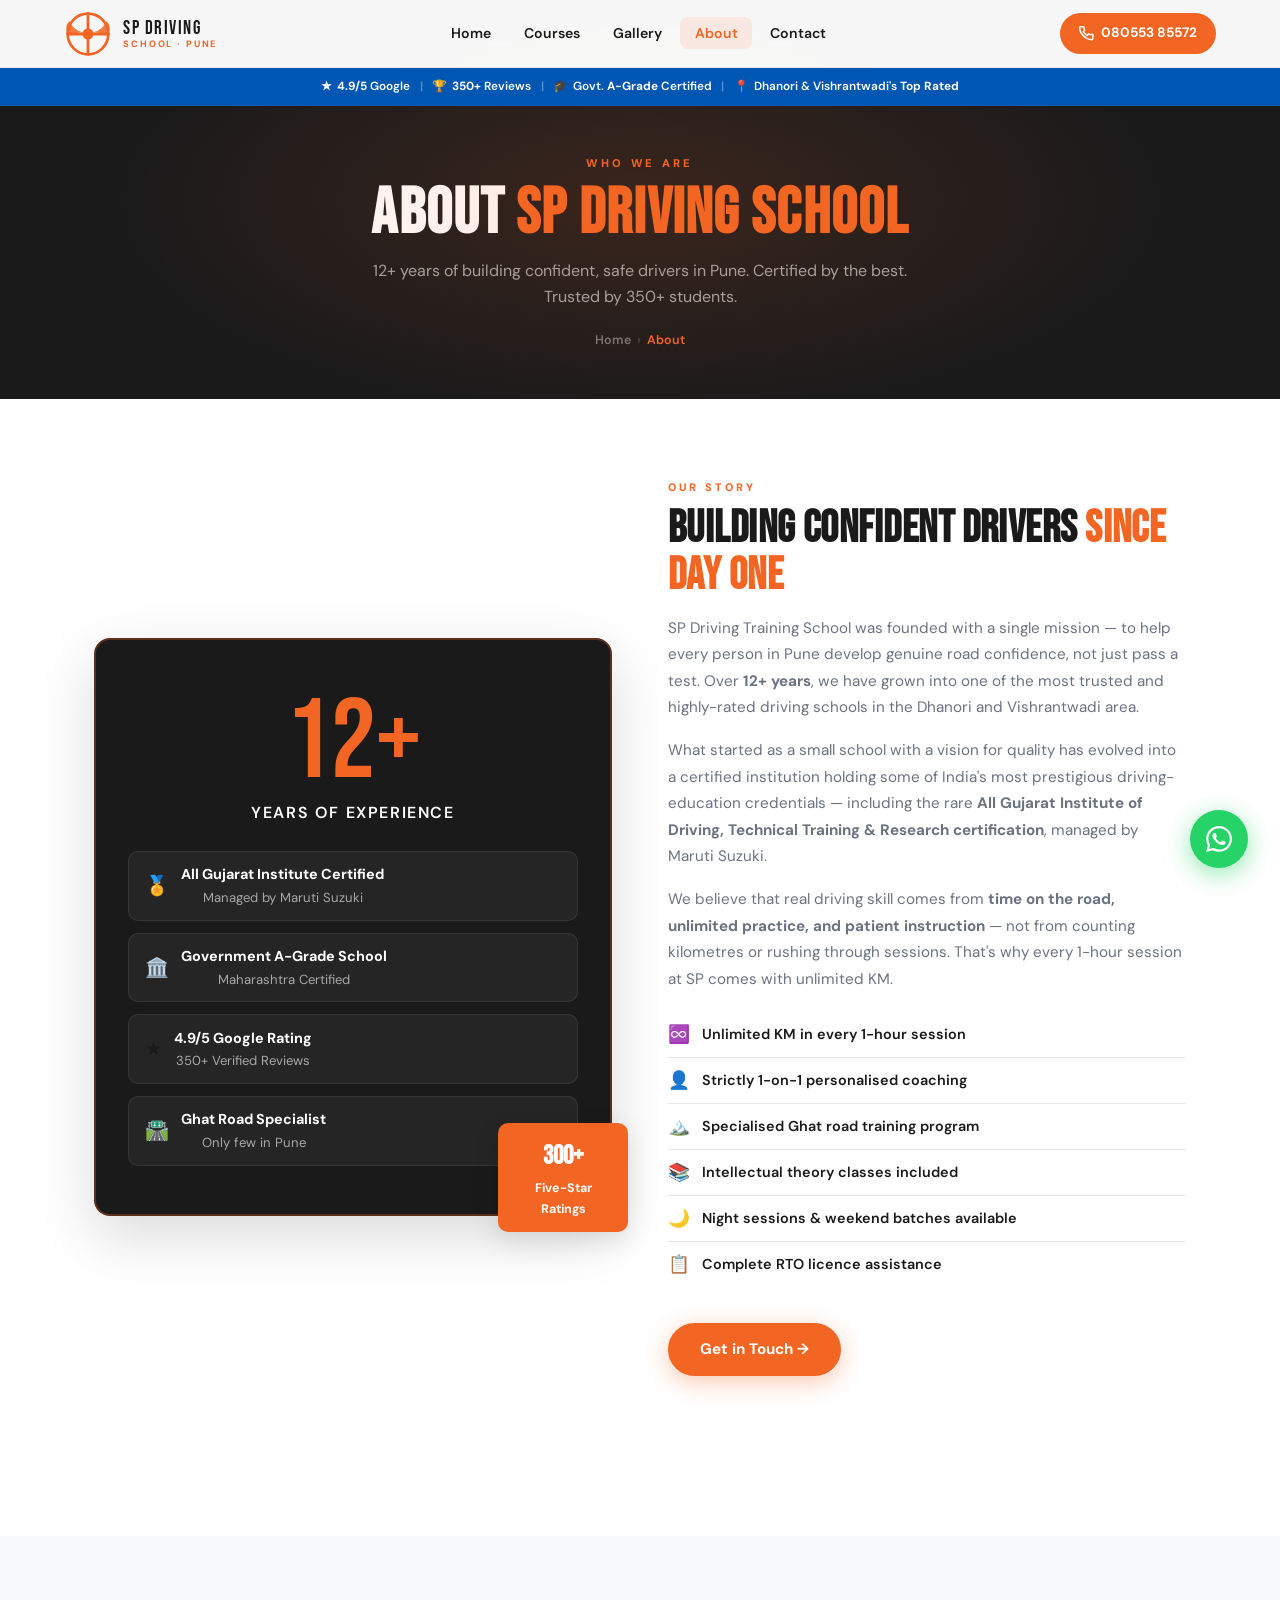
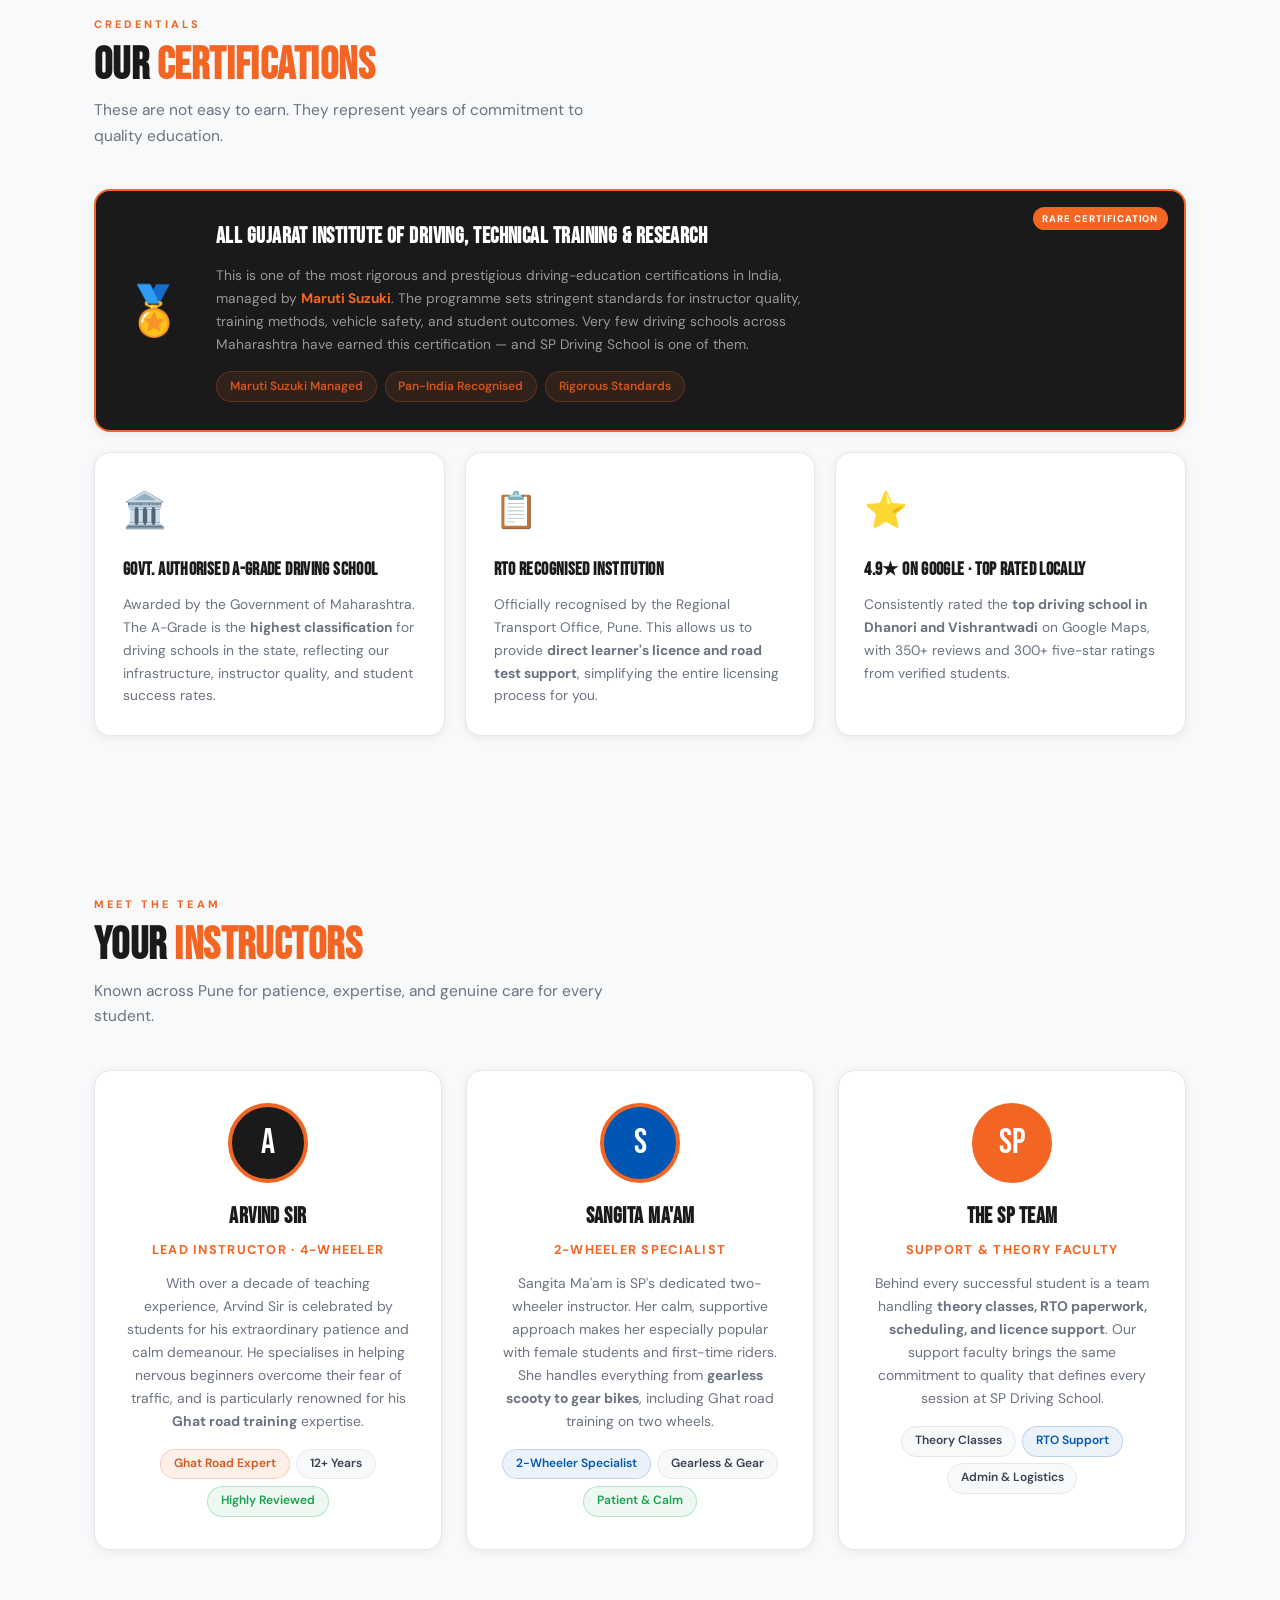
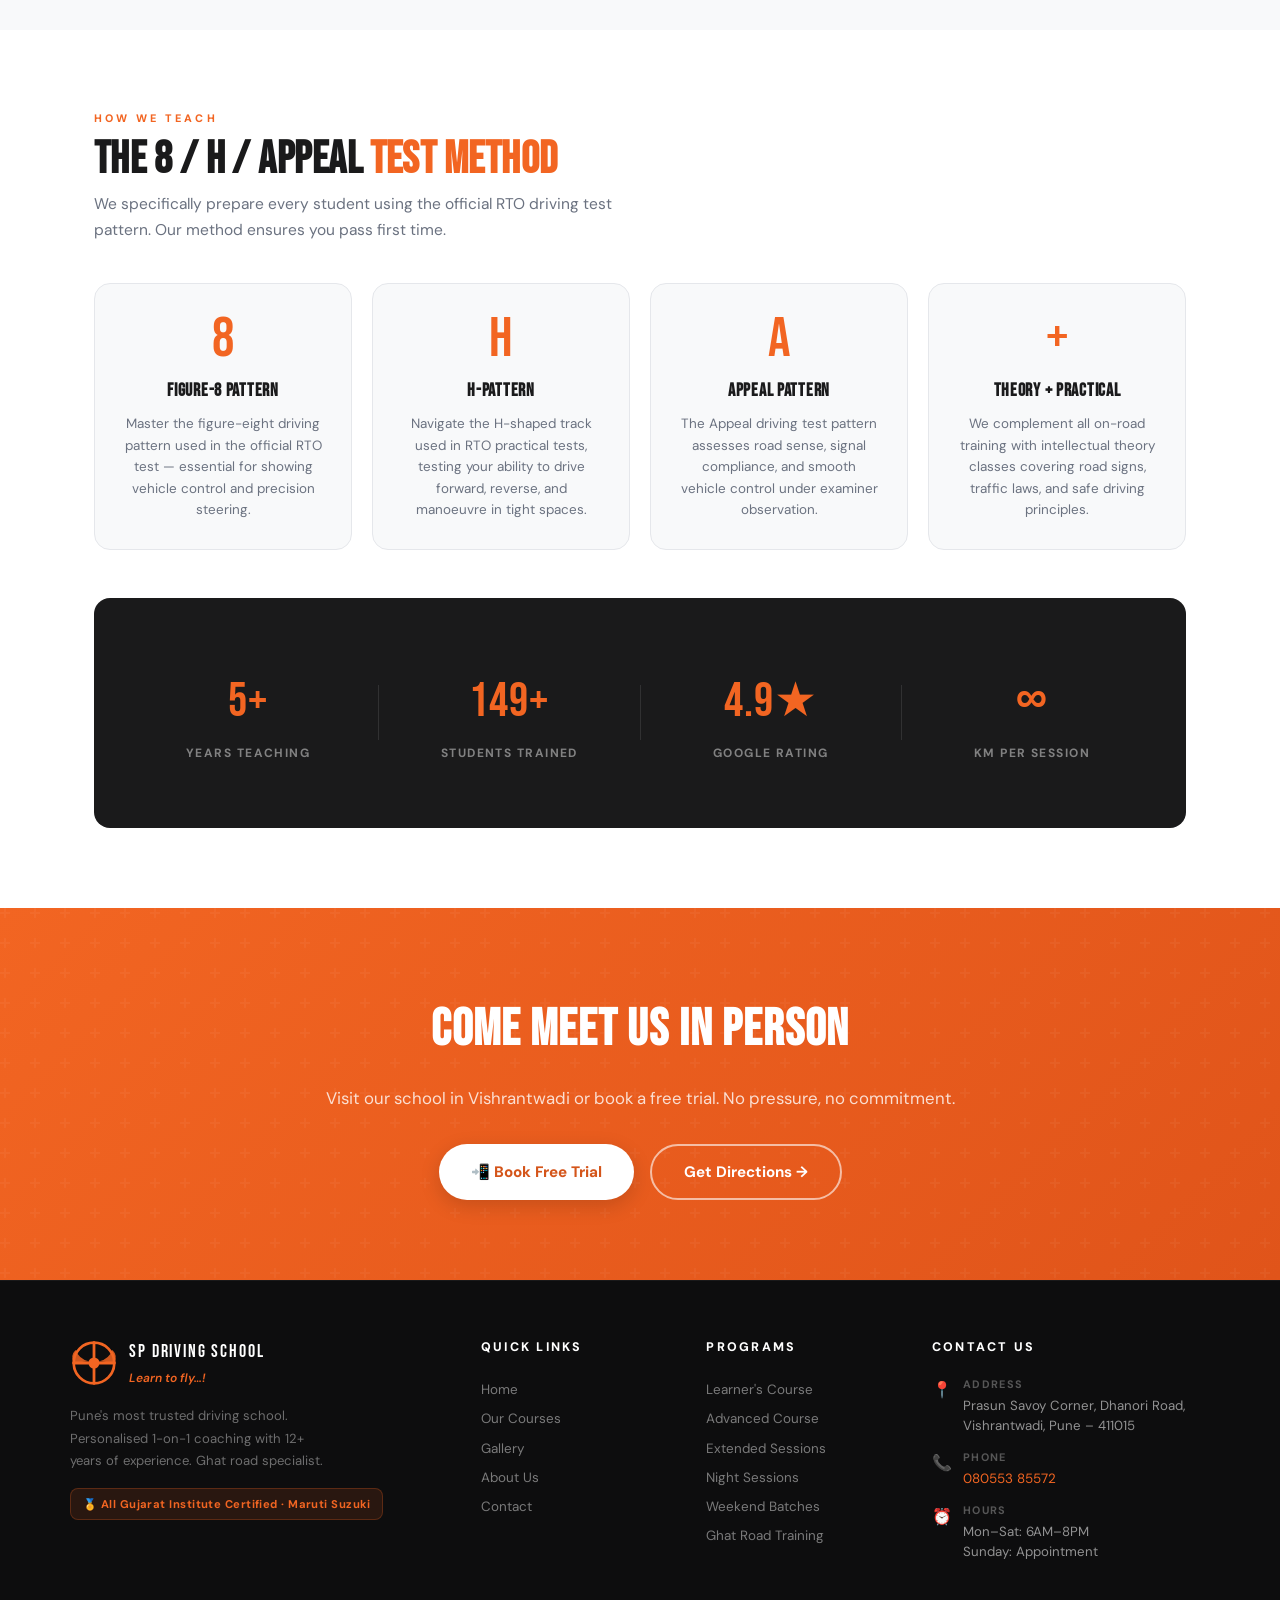
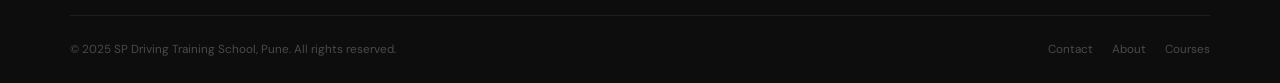
==== about.html @ 04b28613 "Add files via upload" ====
<!DOCTYPE html>
<html lang="en">
<head>
  <meta charset="UTF-8" />
  <meta name="viewport" content="width=device-width, initial-scale=1.0" />
  <title>About Us | SP Driving School Pune</title>
  <meta name="description" content="12+ years of experience. All Gujarat Institute certified by Maruti Suzuki. Govt. A-Grade driving school. Meet Arvind Sir and Sangita Ma'am." />
  <link rel="preconnect" href="https://fonts.googleapis.com" />
  <link href="https://fonts.googleapis.com/css2?family=Bebas+Neue&family=DM+Sans:wght@300;400;500;600;700&display=swap" rel="stylesheet" />
  <link rel="stylesheet" href="style.css" />
</head>
<body>

  <!-- ========== PAGE HERO ========== -->
  <div class="page-hero">
    <div class="page-hero-label">Who We Are</div>
    <h1>About <span class="orange">SP Driving School</span></h1>
    <p>12+ years of building confident, safe drivers in Pune. Certified by the best. Trusted by 350+ students.</p>
    <div class="breadcrumb">
      <a href="index.html">Home</a>
      <span class="sep">›</span>
      <span class="current">About</span>
    </div>
  </div>

  <!-- ========== ABOUT INTRO ========== -->
  <section class="about-page">
    <div class="container">
      <div class="about-intro">

        <div class="about-visual fade-in">
          <div class="about-visual-card">
            <span class="experience-big">12+</span>
            <div class="experience-label">YEARS OF EXPERIENCE</div>
            <div class="about-badges">
              <div class="about-badge-item">
                <span class="abi-icon">🏅</span>
                <div class="abi-text"><strong>All Gujarat Institute Certified</strong>Managed by Maruti Suzuki</div>
              </div>
              <div class="about-badge-item">
                <span class="abi-icon">🏛️</span>
                <div class="abi-text"><strong>Government A-Grade School</strong>Maharashtra Certified</div>
              </div>
              <div class="about-badge-item">
                <span class="abi-icon">★</span>
                <div class="abi-text"><strong>4.9/5 Google Rating</strong>350+ Verified Reviews</div>
              </div>
              <div class="about-badge-item">
                <span class="abi-icon">🛣️</span>
                <div class="abi-text"><strong>Ghat Road Specialist</strong>Only few in Pune</div>
              </div>
            </div>
          </div>
          <div class="about-float-badge">
            <span>300+</span>
            Five-Star Ratings
          </div>
        </div>

        <div class="about-content fade-in">
          <span class="section-label">OUR STORY</span>
          <h2 class="section-title">Building Confident Drivers <span class="orange">Since Day One</span></h2>
          <p>
            SP Driving Training School was founded with a single mission — to help every person in Pune develop genuine road confidence, not just pass a test. Over <strong>12+ years</strong>, we have grown into one of the most trusted and highly-rated driving schools in the Dhanori and Vishrantwadi area.
          </p>
          <p>
            What started as a small school with a vision for quality has evolved into a certified institution holding some of India's most prestigious driving-education credentials — including the rare <strong>All Gujarat Institute of Driving, Technical Training &amp; Research certification</strong>, managed by Maruti Suzuki.
          </p>
          <p>
            We believe that real driving skill comes from <strong>time on the road, unlimited practice, and patient instruction</strong> — not from counting kilometres or rushing through sessions. That's why every 1-hour session at SP comes with unlimited KM.
          </p>
          <ul class="about-highlights">
            <li><span>♾️</span> Unlimited KM in every 1-hour session</li>
            <li><span>👤</span> Strictly 1-on-1 personalised coaching</li>
            <li><span>🏔️</span> Specialised Ghat road training program</li>
            <li><span>📚</span> Intellectual theory classes included</li>
            <li><span>🌙</span> Night sessions &amp; weekend batches available</li>
            <li><span>📋</span> Complete RTO licence assistance</li>
          </ul>
          <a href="contact.html" class="btn-primary" style="margin-top:1rem;">Get in Touch →</a>
        </div>

      </div>
    </div>
  </section>

  <!-- ========== CERTIFICATION DEEP DIVE ========== -->
  <section class="certifications" id="certifications">
    <div class="container">
      <span class="section-label fade-in">CREDENTIALS</span>
      <h2 class="section-title fade-in">Our <span class="orange">Certifications</span></h2>
      <p class="section-sub fade-in">These are not easy to earn. They represent years of commitment to quality education.</p>
      <div class="cert-grid">

        <div class="cert-card featured-cert fade-in" style="grid-column:1/-1;display:flex;gap:2rem;align-items:center;flex-wrap:wrap;">
          <div class="cert-ribbon">RARE CERTIFICATION</div>
          <div style="flex-shrink:0;font-size:3rem;">🏅</div>
          <div>
            <h3 style="font-size:1.4rem;margin-bottom:.5rem;">All Gujarat Institute of Driving, Technical Training &amp; Research</h3>
            <p style="max-width:600px;">This is one of the most rigorous and prestigious driving-education certifications in India, managed by <strong style="color:var(--orange)">Maruti Suzuki</strong>. The programme sets stringent standards for instructor quality, training methods, vehicle safety, and student outcomes. Very few driving schools across Maharashtra have earned this certification — and SP Driving School is one of them.</p>
            <div style="display:flex;gap:.5rem;flex-wrap:wrap;margin-top:1rem;">
              <span class="chip chip-orange">Maruti Suzuki Managed</span>
              <span class="chip chip-orange">Pan-India Recognised</span>
              <span class="chip chip-orange">Rigorous Standards</span>
            </div>
          </div>
        </div>

        <div class="cert-card fade-in">
          <div class="cert-icon">🏛️</div>
          <h3>Govt. Authorised A-Grade Driving School</h3>
          <p>Awarded by the Government of Maharashtra. The A-Grade is the <strong>highest classification</strong> for driving schools in the state, reflecting our infrastructure, instructor quality, and student success rates.</p>
        </div>

        <div class="cert-card fade-in">
          <div class="cert-icon">📋</div>
          <h3>RTO Recognised Institution</h3>
          <p>Officially recognised by the Regional Transport Office, Pune. This allows us to provide <strong>direct learner's licence and road test support</strong>, simplifying the entire licensing process for you.</p>
        </div>

        <div class="cert-card fade-in">
          <div class="cert-icon">⭐</div>
          <h3>4.9★ on Google · Top Rated Locally</h3>
          <p>Consistently rated the <strong>top driving school in Dhanori and Vishrantwadi</strong> on Google Maps, with 350+ reviews and 300+ five-star ratings from verified students.</p>
        </div>

      </div>
    </div>
  </section>

  <!-- ========== INSTRUCTORS ========== -->
  <section class="instructors-section">
    <div class="container">
      <span class="section-label fade-in">MEET THE TEAM</span>
      <h2 class="section-title fade-in">Your <span class="orange">Instructors</span></h2>
      <p class="section-sub fade-in">Known across Pune for patience, expertise, and genuine care for every student.</p>
      <div class="instructors-grid">

        <div class="instructor-card fade-in">
          <div class="instructor-avatar" style="background:var(--black)">A</div>
          <h3>Arvind Sir</h3>
          <div class="role">Lead Instructor · 4-Wheeler</div>
          <p>With over a decade of teaching experience, Arvind Sir is celebrated by students for his extraordinary patience and calm demeanour. He specialises in helping nervous beginners overcome their fear of traffic, and is particularly renowned for his <strong>Ghat road training</strong> expertise.</p>
          <div class="instructor-chips">
            <span class="chip chip-orange">Ghat Road Expert</span>
            <span class="chip">12+ Years</span>
            <span class="chip chip-green">Highly Reviewed</span>
          </div>
        </div>

        <div class="instructor-card fade-in">
          <div class="instructor-avatar" style="background:var(--blue)">S</div>
          <h3>Sangita Ma'am</h3>
          <div class="role">2-Wheeler Specialist</div>
          <p>Sangita Ma'am is SP's dedicated two-wheeler instructor. Her calm, supportive approach makes her especially popular with female students and first-time riders. She handles everything from <strong>gearless scooty to gear bikes</strong>, including Ghat road training on two wheels.</p>
          <div class="instructor-chips">
            <span class="chip chip-blue">2-Wheeler Specialist</span>
            <span class="chip">Gearless &amp; Gear</span>
            <span class="chip chip-green">Patient &amp; Calm</span>
          </div>
        </div>

        <div class="instructor-card fade-in">
          <div class="instructor-avatar" style="background:var(--orange)">SP</div>
          <h3>The SP Team</h3>
          <div class="role">Support &amp; Theory Faculty</div>
          <p>Behind every successful student is a team handling <strong>theory classes, RTO paperwork, scheduling, and licence support</strong>. Our support faculty brings the same commitment to quality that defines every session at SP Driving School.</p>
          <div class="instructor-chips">
            <span class="chip">Theory Classes</span>
            <span class="chip chip-blue">RTO Support</span>
            <span class="chip">Admin &amp; Logistics</span>
          </div>
        </div>

      </div>
    </div>
  </section>

  <!-- ========== TEACHING METHOD ========== -->
  <section class="method-section">
    <div class="container">
      <span class="section-label fade-in">HOW WE TEACH</span>
      <h2 class="section-title fade-in">The 8 / H / Appeal <span class="orange">Test Method</span></h2>
      <p class="section-sub fade-in">We specifically prepare every student using the official RTO driving test pattern. Our method ensures you pass first time.</p>
      <div class="method-grid">
        <div class="method-card fade-in">
          <div class="method-letter">8</div>
          <h3>Figure-8 Pattern</h3>
          <p>Master the figure-eight driving pattern used in the official RTO test — essential for showing vehicle control and precision steering.</p>
        </div>
        <div class="method-card fade-in">
          <div class="method-letter">H</div>
          <h3>H-Pattern</h3>
          <p>Navigate the H-shaped track used in RTO practical tests, testing your ability to drive forward, reverse, and manoeuvre in tight spaces.</p>
        </div>
        <div class="method-card fade-in">
          <div class="method-letter">A</div>
          <h3>Appeal Pattern</h3>
          <p>The Appeal driving test pattern assesses road sense, signal compliance, and smooth vehicle control under examiner observation.</p>
        </div>
        <div class="method-card fade-in">
          <div class="method-letter">+</div>
          <h3>Theory + Practical</h3>
          <p>We complement all on-road training with intellectual theory classes covering road signs, traffic laws, and safe driving principles.</p>
        </div>
      </div>

      <!-- Stats row -->
      <div class="stats-strip" style="border-radius:var(--radius);margin-top:3rem;overflow:hidden;">
        <div class="stats-inner">
          <div class="stat-block fade-in">
            <div class="stat-big">12+</div>
            <div class="stat-desc">Years Teaching</div>
          </div>
          <div class="stat-divider"></div>
          <div class="stat-block fade-in">
            <div class="stat-big">350+</div>
            <div class="stat-desc">Students Trained</div>
          </div>
          <div class="stat-divider"></div>
          <div class="stat-block fade-in">
            <div class="stat-big">4.9★</div>
            <div class="stat-desc">Google Rating</div>
          </div>
          <div class="stat-divider"></div>
          <div class="stat-block fade-in">
            <div class="stat-big">∞</div>
            <div class="stat-desc">KM Per Session</div>
          </div>
        </div>
      </div>
    </div>
  </section>

  <!-- ========== CTA ========== -->
  <section class="cta-band">
    <h2>Come Meet Us in Person</h2>
    <p>Visit our school in Vishrantwadi or book a free trial. No pressure, no commitment.</p>
    <div class="cta-buttons">
      <a href="https://wa.me/918055385572?text=Hi!%20I%20want%20to%20book%20a%20free%20trial%20lesson." class="btn-white" target="_blank">📲 Book Free Trial</a>
      <a href="contact.html" class="btn-white-outline">Get Directions →</a>
    </div>
  </section>

  <script src="components.js"></script>
</body>
</html>
---- style.css ----
/* =============================================
   SP DRIVING SCHOOL V2 — Global CSS
   style.css
   ============================================= */

/* ---------- RESET & ROOT ---------- */
*, *::before, *::after { box-sizing: border-box; margin: 0; padding: 0; }

:root {
  --orange:     #F26522;
  --orange-dk:  #D4551A;
  --orange-lt:  rgba(242,101,34,.1);
  --black:      #1A1A1B;
  --blue:       #0056b3;
  --blue-lt:    rgba(0,86,179,.08);
  --white:      #FFFFFF;
  --off-white:  #F8F9FA;
  --grey:       #6B7280;
  --grey-lt:    #9CA3AF;
  --light:      #E5E7EB;
  --green:      #16A34A;
  --font-head:  'Bebas Neue', sans-serif;
  --font-body:  'DM Sans', sans-serif;
  --radius:     16px;
  --radius-sm:  10px;
  --shadow-sm:  0 2px 8px rgba(0,0,0,.07);
  --shadow-md:  0 8px 28px rgba(0,0,0,.11);
  --shadow-lg:  0 20px 60px rgba(0,0,0,.15);
  --trans:      all .3s cubic-bezier(.4,0,.2,1);
  --nav-h:      68px;
  --bar-h:      38px;
}

html { scroll-behavior: smooth; }
body {
  font-family: var(--font-body);
  color: var(--black);
  background: var(--white);
  line-height: 1.65;
  overflow-x: hidden;
}

.orange { color: var(--orange); }
.blue   { color: var(--blue);   }
.container { max-width: 1140px; margin: 0 auto; padding: 0 1.5rem; }

/* ---------- SCROLL ANIMATIONS ---------- */
.fade-in {
  opacity: 0; transform: translateY(28px);
  transition: opacity .6s ease, transform .6s ease;
}
.fade-in.visible { opacity: 1; transform: none; }

/* ---------- NAVIGATION ---------- */
.navbar {
  position: fixed; top: 0; left: 0; right: 0;
  z-index: 900;
  background: rgba(255,255,255,.97);
  backdrop-filter: blur(14px);
  border-bottom: 1px solid rgba(0,0,0,.07);
  transition: var(--trans);
  height: var(--nav-h);
}
.navbar.scrolled { box-shadow: var(--shadow-md); }

.nav-inner {
  max-width: 1200px; margin: 0 auto;
  padding: 0 1.5rem;
  height: 100%;
  display: flex; align-items: center;
  justify-content: space-between;
  gap: 1rem;
}

.logo-wrap {
  display: flex; align-items: center; gap: .7rem;
  text-decoration: none; color: inherit; flex-shrink: 0;
}
.logo-text { display: flex; flex-direction: column; line-height: 1.1; }
.logo-main {
  font-family: var(--font-head); font-size: 1.2rem;
  letter-spacing: .08em; color: var(--black);
}
.logo-sub {
  font-size: .58rem; font-weight: 700;
  letter-spacing: .2em; color: var(--orange);
  text-transform: uppercase;
}

/* Desktop nav links */
.nav-links {
  display: flex; align-items: center; gap: .25rem;
  list-style: none;
}
.nav-links a {
  text-decoration: none; color: var(--black);
  font-size: .88rem; font-weight: 600;
  padding: .45rem .9rem; border-radius: 8px;
  transition: var(--trans);
  white-space: nowrap;
}
.nav-links a:hover,
.nav-links a.active { color: var(--orange); background: var(--orange-lt); }

.nav-right { display: flex; align-items: center; gap: .75rem; flex-shrink: 0; }
.nav-cta {
  display: flex; align-items: center; gap: .4rem;
  background: var(--orange); color: white;
  text-decoration: none; font-weight: 700;
  font-size: .85rem;
  padding: .55rem 1.2rem; border-radius: 50px;
  transition: var(--trans);
  white-space: nowrap;
}
.nav-cta:hover { background: var(--orange-dk); transform: translateY(-1px); box-shadow: 0 6px 20px rgba(242,101,34,.4); }

/* Hamburger */
.hamburger {
  display: none; flex-direction: column; gap: 5px;
  cursor: pointer; padding: .4rem;
  background: none; border: none;
}
.hamburger span {
  display: block; width: 24px; height: 2px;
  background: var(--black); border-radius: 2px;
  transition: var(--trans);
}
.hamburger.open span:nth-child(1) { transform: rotate(45deg) translate(5px,5px); }
.hamburger.open span:nth-child(2) { opacity: 0; }
.hamburger.open span:nth-child(3) { transform: rotate(-45deg) translate(5px,-5px); }

/* Mobile drawer */
.mobile-nav {
  display: none;
  position: fixed; top: var(--nav-h); left: 0; right: 0;
  background: white; z-index: 850;
  padding: 1rem 1.5rem 1.5rem;
  box-shadow: var(--shadow-lg);
  border-top: 1px solid var(--light);
  flex-direction: column; gap: .4rem;
}
.mobile-nav.open { display: flex; }
.mobile-nav a {
  text-decoration: none; color: var(--black);
  font-weight: 600; font-size: 1rem;
  padding: .7rem 1rem; border-radius: 10px;
  transition: var(--trans);
}
.mobile-nav a:hover,
.mobile-nav a.active { color: var(--orange); background: var(--orange-lt); }
.mobile-nav .m-cta {
  background: var(--orange); color: white !important;
  text-align: center; margin-top: .5rem;
}

/* ---------- TRUST BAR ---------- */
.trust-bar {
  position: fixed; top: var(--nav-h); left: 0; right: 0;
  z-index: 800; background: var(--blue);
  color: white; font-size: .74rem; font-weight: 600;
  padding: .4rem 1rem; text-align: center;
  height: var(--bar-h);
}
.trust-inner {
  max-width: 1140px; margin: 0 auto;
  display: flex; align-items: center;
  gap: .6rem; flex-wrap: wrap;
  justify-content: center;
}
.trust-item { display: flex; align-items: center; gap: .3rem; }
.trust-sep { opacity: .35; }

/* ---------- PAGE HERO BANNER (inner pages) ---------- */
.page-hero {
  background: var(--black);
  padding: calc(var(--nav-h) + var(--bar-h) + 3rem) 1.5rem 3rem;
  text-align: center;
  position: relative; overflow: hidden;
}
.page-hero::before {
  content: '';
  position: absolute; inset: 0;
  background: radial-gradient(ellipse 60% 80% at 50% 50%, rgba(242,101,34,.15) 0%, transparent 70%);
  pointer-events: none;
}
.page-hero-label {
  font-size: .7rem; font-weight: 800;
  letter-spacing: .3em; color: var(--orange);
  text-transform: uppercase; margin-bottom: .6rem;
}
.page-hero h1 {
  font-family: var(--font-head);
  font-size: clamp(2.5rem, 5vw, 4rem);
  color: white; letter-spacing: .02em; line-height: 1;
  margin-bottom: .75rem;
}
.page-hero p {
  color: rgba(255,255,255,.6); font-size: 1rem;
  max-width: 560px; margin: 0 auto;
}
.breadcrumb {
  display: flex; align-items: center; gap: .4rem;
  justify-content: center; margin-top: 1.2rem;
}
.breadcrumb a, .breadcrumb span {
  font-size: .78rem; font-weight: 600;
  color: rgba(255,255,255,.4); text-decoration: none;
}
.breadcrumb a:hover { color: var(--orange); }
.breadcrumb .sep { color: rgba(255,255,255,.2); }
.breadcrumb .current { color: var(--orange); }

/* ---------- BUTTONS ---------- */
.btn-primary {
  display: inline-flex; align-items: center; gap: .4rem;
  background: var(--orange); color: white;
  text-decoration: none; font-weight: 700; font-size: .95rem;
  padding: .85rem 2rem; border-radius: 50px;
  transition: var(--trans);
  box-shadow: 0 6px 24px rgba(242,101,34,.35);
  border: none; cursor: pointer;
}
.btn-primary:hover { background: var(--orange-dk); transform: translateY(-2px); box-shadow: 0 10px 30px rgba(242,101,34,.5); }

.btn-secondary {
  display: inline-flex; align-items: center; gap: .4rem;
  background: transparent; color: var(--black);
  text-decoration: none; font-weight: 700; font-size: .95rem;
  padding: .85rem 2rem; border-radius: 50px;
  border: 2px solid var(--black); transition: var(--trans);
}
.btn-secondary:hover { background: var(--black); color: white; transform: translateY(-2px); }

.btn-outline-orange {
  display: inline-flex; align-items: center; gap: .4rem;
  background: transparent; color: var(--orange);
  text-decoration: none; font-weight: 700; font-size: .9rem;
  padding: .75rem 1.75rem; border-radius: 50px;
  border: 2px solid var(--orange); transition: var(--trans);
}
.btn-outline-orange:hover { background: var(--orange); color: white; transform: translateY(-2px); }

/* ---------- SECTION HEADERS ---------- */
.section-label {
  font-size: .68rem; font-weight: 800;
  letter-spacing: .28em; color: var(--orange);
  text-transform: uppercase; margin-bottom: .5rem;
  display: block;
}
.section-title {
  font-family: var(--font-head);
  font-size: clamp(1.9rem, 4vw, 2.8rem);
  line-height: 1.05; letter-spacing: .01em;
  margin-bottom: .6rem;
}
.section-sub {
  font-size: .97rem; color: var(--grey);
  max-width: 540px; margin-bottom: 2.5rem;
}

/* ---------- STATS STRIP ---------- */
.stats-strip {
  background: var(--black);
  padding: 3rem 1.5rem;
}
.stats-inner {
  max-width: 1140px; margin: 0 auto;
  display: flex; align-items: center;
  justify-content: center; flex-wrap: wrap;
}
.stat-block {
  text-align: center; padding: 1rem 2.5rem;
  flex: 1; min-width: 140px;
}
.stat-big {
  font-family: var(--font-head);
  font-size: clamp(2rem, 4vw, 3rem);
  color: var(--orange); letter-spacing: .02em;
}
.stat-desc {
  font-size: .75rem; font-weight: 700;
  color: rgba(255,255,255,.45);
  text-transform: uppercase; letter-spacing: .12em; margin-top: .2rem;
}
.stat-divider { width: 1px; height: 55px; background: rgba(255,255,255,.1); }

/* ---------- CARD STYLES ---------- */
.card {
  background: var(--white);
  border-radius: var(--radius);
  padding: 1.75rem;
  border: 1px solid var(--light);
  box-shadow: var(--shadow-sm);
  transition: var(--trans);
}
.card:hover { transform: translateY(-4px); box-shadow: var(--shadow-md); }

/* ---------- CHIP ---------- */
.chip {
  background: var(--off-white);
  border: 1px solid var(--light);
  font-size: .75rem; font-weight: 600;
  padding: .28rem .8rem; border-radius: 50px; color: #374151;
}
.chip-orange {
  background: var(--orange-lt); border-color: rgba(242,101,34,.25);
  color: var(--orange-dk);
}
.chip-blue {
  background: var(--blue-lt); border-color: rgba(0,86,179,.2);
  color: var(--blue);
}
.chip-green {
  background: rgba(22,163,74,.08); border-color: rgba(22,163,74,.25);
  color: var(--green);
}

/* ---------- REVIEW CARD ---------- */
.review-card {
  background: white; border-radius: var(--radius);
  padding: 1.6rem; box-shadow: var(--shadow-sm);
  border: 1px solid var(--light); transition: var(--trans);
  position: relative;
}
.review-card:hover { transform: translateY(-3px); box-shadow: var(--shadow-md); }
.review-card.featured { border-color: var(--orange); border-width: 2px; }
.review-header { display: flex; align-items: center; gap: .7rem; margin-bottom: .9rem; }
.reviewer-avatar {
  width: 42px; height: 42px; border-radius: 50%;
  color: white; font-weight: 800; font-size: 1rem;
  display: flex; align-items: center; justify-content: center; flex-shrink: 0;
}
.reviewer-name { font-weight: 700; font-size: .93rem; }
.review-stars { color: #F59E0B; font-size: .8rem; letter-spacing: .08em; }
.google-badge {
  margin-left: auto; width: 26px; height: 26px; border-radius: 50%;
  background: #4285F4; color: white; font-weight: 800; font-size: .75rem;
  display: flex; align-items: center; justify-content: center; flex-shrink: 0;
}
.review-text { font-size: .86rem; color: #374151; line-height: 1.7; margin-bottom: .6rem; }
.review-text strong { color: var(--orange); }
.review-date { font-size: .7rem; color: var(--grey-lt); font-weight: 500; }

/* ---------- FAQ ---------- */
.faq-item {
  border-bottom: 1px solid var(--light);
  cursor: pointer; user-select: none;
}
.faq-q {
  display: flex; justify-content: space-between; align-items: center;
  padding: 1.1rem 0; font-weight: 600; font-size: .95rem;
  transition: color .2s;
}
.faq-item:hover .faq-q { color: var(--orange); }
.faq-arrow {
  font-size: 1.4rem; font-weight: 300;
  color: var(--orange); transition: transform .3s; flex-shrink: 0;
}
.faq-item.open .faq-arrow { transform: rotate(45deg); }
.faq-a {
  font-size: .88rem; color: var(--grey); line-height: 1.7;
  max-height: 0; overflow: hidden;
  transition: max-height .4s ease, padding .3s;
}
.faq-item.open .faq-a { max-height: 300px; padding-bottom: 1rem; }

/* ---------- FOOTER ---------- */
.footer {
  background: #0d0d0e;
  padding: 3.5rem 1.5rem 1.5rem;
  border-top: 1px solid rgba(255,255,255,.05);
}
.footer-grid {
  max-width: 1140px; margin: 0 auto;
  display: grid;
  grid-template-columns: 2fr 1fr 1fr 1.5fr;
  gap: 2.5rem;
  padding-bottom: 2.5rem;
  border-bottom: 1px solid rgba(255,255,255,.07);
  margin-bottom: 1.5rem;
}
.footer-brand-col .footer-name {
  font-family: var(--font-head); font-size: 1.15rem;
  color: white; letter-spacing: .1em;
}
.footer-brand-col .footer-tagline {
  font-size: .75rem; color: var(--orange);
  font-weight: 600; font-style: italic; margin-top: .1rem;
}
.footer-brand-col p {
  color: rgba(255,255,255,.4); font-size: .82rem;
  line-height: 1.7; margin-top: 1rem; max-width: 260px;
}
.footer-cert {
  display: inline-flex; align-items: center; gap: .4rem;
  background: rgba(242,101,34,.12); border: 1px solid rgba(242,101,34,.25);
  color: var(--orange); font-size: .7rem; font-weight: 700;
  padding: .35rem .75rem; border-radius: 8px; margin-top: 1rem;
  letter-spacing: .04em;
}
.footer-col h4 {
  color: white; font-size: .78rem; font-weight: 800;
  letter-spacing: .18em; text-transform: uppercase;
  margin-bottom: 1.1rem;
}
.footer-col a {
  display: block; color: rgba(255,255,255,.45);
  text-decoration: none; font-size: .84rem;
  padding: .22rem 0; transition: color .2s;
}
.footer-col a:hover { color: var(--orange); }
.footer-contact-item {
  display: flex; gap: .7rem; margin-bottom: .8rem;
}
.footer-contact-item .icon { font-size: 1rem; flex-shrink: 0; margin-top: .1rem; }
.footer-contact-item .label {
  font-size: .68rem; font-weight: 700;
  letter-spacing: .12em; text-transform: uppercase;
  color: rgba(255,255,255,.3); margin-bottom: .15rem;
}
.footer-contact-item .val {
  font-size: .83rem; color: rgba(255,255,255,.55); line-height: 1.5;
}
.footer-contact-item a { color: var(--orange) !important; display: inline; }
.footer-bottom {
  max-width: 1140px; margin: 0 auto;
  display: flex; align-items: center; justify-content: space-between;
  flex-wrap: wrap; gap: 1rem;
}
.footer-bottom p { font-size: .73rem; color: rgba(255,255,255,.25); }
.footer-bottom-links { display: flex; gap: 1.2rem; }
.footer-bottom-links a {
  font-size: .73rem; color: rgba(255,255,255,.25);
  text-decoration: none; transition: color .2s;
}
.footer-bottom-links a:hover { color: var(--orange); }

/* ---------- FIXED MOBILE CTA BAR ---------- */
.mobile-cta-bar {
  position: fixed; bottom: 0; left: 0; right: 0;
  z-index: 950; display: none;
  background: white; border-top: 1px solid var(--light);
  box-shadow: 0 -4px 20px rgba(0,0,0,.12);
}
.mobile-cta-call, .mobile-cta-whatsapp {
  flex: 1; display: flex; align-items: center; justify-content: center;
  gap: .5rem; padding: 1rem .5rem;
  font-weight: 700; font-size: .88rem; text-decoration: none;
  transition: var(--trans);
}
.mobile-cta-call { color: var(--black); border-right: 1px solid var(--light); }
.mobile-cta-call:hover { background: var(--off-white); }
.mobile-cta-whatsapp { background: #25D366; color: white; }
.mobile-cta-whatsapp:hover { background: #1ebe5a; }

/* ---------- FLOATING WHATSAPP ---------- */
.whatsapp-float {
  position: fixed; bottom: 2rem; right: 2rem;
  z-index: 940; width: 58px; height: 58px;
  border-radius: 50%; background: #25D366;
  display: flex; align-items: center; justify-content: center;
  box-shadow: 0 6px 24px rgba(37,211,102,.5);
  text-decoration: none;
  animation: waPulse 2.5s ease-in-out infinite;
  transition: transform .2s;
}
.whatsapp-float:hover { transform: scale(1.12); animation: none; }
@keyframes waPulse {
  0%,100% { box-shadow: 0 0 0 0 rgba(37,211,102,.6); }
  50%      { box-shadow: 0 0 0 14px rgba(37,211,102,0); }
}

/* ============================================================
   HOME PAGE (index.html)
   ============================================================ */

/* Hero */
.hero {
  min-height: 100vh;
  padding: calc(var(--nav-h) + var(--bar-h) + 2rem) 1.5rem 4rem;
  background: var(--white); position: relative; overflow: hidden;
}
.hero-bg-pattern {
  position: absolute; inset: 0;
  background:
    radial-gradient(ellipse 55% 55% at 70% 45%, rgba(242,101,34,.07) 0%, transparent 70%),
    radial-gradient(ellipse 40% 40% at 10% 85%, rgba(0,86,179,.05) 0%, transparent 60%);
  pointer-events: none;
}
.hero-inner {
  max-width: 1140px; margin: 0 auto;
  display: grid; grid-template-columns: 1fr 1fr;
  gap: 3rem; align-items: center; position: relative; z-index: 1;
}
.hero-badge {
  display: inline-flex; align-items: center; gap: .4rem;
  background: var(--orange-lt); color: var(--orange-dk);
  font-size: .78rem; font-weight: 800;
  padding: .38rem 1rem; border-radius: 50px;
  border: 1px solid rgba(242,101,34,.25);
  margin-bottom: 1.2rem; letter-spacing: .03em;
}
.hero-headline {
  font-family: var(--font-head);
  font-size: clamp(2.8rem, 5.5vw, 4.8rem);
  line-height: .97; letter-spacing: .01em;
  color: var(--black); margin-bottom: 1.1rem;
}
.hero-sub {
  font-size: 1.02rem; color: var(--grey);
  line-height: 1.7; margin-bottom: 1.4rem; max-width: 460px;
}
.hero-sub strong { color: var(--black); }

/* Unlimited KM callout */
.unlimited-callout {
  display: flex; align-items: center; gap: .75rem;
  background: linear-gradient(135deg, var(--black) 0%, #2d2d2e 100%);
  border-radius: var(--radius-sm); padding: .9rem 1.2rem;
  margin-bottom: 1.5rem; border-left: 4px solid var(--orange);
}
.unlimited-icon { font-size: 1.5rem; flex-shrink: 0; }
.unlimited-text .big {
  font-family: var(--font-head);
  font-size: 1.1rem; color: var(--orange); letter-spacing: .04em;
}
.unlimited-text .small { font-size: .78rem; color: rgba(255,255,255,.55); }

.hero-actions { display: flex; gap: 1rem; flex-wrap: wrap; margin-bottom: 1.4rem; }
.hero-chips { display: flex; gap: .5rem; flex-wrap: wrap; }

/* Hero Visual */
.hero-visual { position: relative; }
.hero-card-stack { position: relative; }
.hero-main-visual {
  border-radius: var(--radius);
  overflow: hidden; box-shadow: var(--shadow-lg);
  background: #F0F4FF;
}
.road-svg { width: 100%; height: auto; display: block; }
.hero-stat-card {
  position: absolute; background: white;
  border-radius: 14px; box-shadow: var(--shadow-md);
  padding: .85rem 1.1rem; text-align: center;
  min-width: 90px; border: 2px solid var(--orange); z-index: 2;
}
.hsc-num { font-family: var(--font-head); font-size: 1.6rem; color: var(--orange); line-height: 1; }
.hsc-label { font-size: .6rem; font-weight: 700; color: var(--grey); text-transform: uppercase; letter-spacing: .1em; }
.card-float-1 { top: -16px; left: -16px; animation: floatCard 4s ease-in-out infinite; }
.card-float-2 { bottom: -16px; right: -16px; animation: floatCard 4s ease-in-out infinite .6s; }
@keyframes floatCard { 0%,100%{transform:translateY(0)}50%{transform:translateY(-8px)} }

.wave-divider { position: absolute; bottom: -1px; left: 0; right: 0; line-height: 0; }
.wave-divider svg { width: 100%; }

/* Certifications */
.certifications {
  padding: 5rem 1.5rem; background: var(--off-white);
}
.cert-grid {
  display: grid; grid-template-columns: repeat(auto-fit, minmax(260px, 1fr));
  gap: 1.25rem;
}
.cert-card {
  background: white; border-radius: var(--radius);
  padding: 1.75rem; border: 1px solid var(--light);
  box-shadow: var(--shadow-sm); transition: var(--trans);
  position: relative; overflow: hidden;
}
.cert-card:hover { transform: translateY(-4px); box-shadow: var(--shadow-md); }
.cert-card.featured-cert {
  background: var(--black); border-color: var(--orange);
  border-width: 2px;
}
.cert-card.featured-cert h3 { color: white; }
.cert-card.featured-cert p { color: rgba(255,255,255,.55); }
.cert-ribbon {
  position: absolute; top: 1rem; right: 1rem;
  background: var(--orange); color: white;
  font-size: .6rem; font-weight: 800; letter-spacing: .1em;
  padding: .2rem .6rem; border-radius: 50px; text-transform: uppercase;
}
.cert-icon { font-size: 2.2rem; margin-bottom: 1rem; }
.cert-card h3 {
  font-family: var(--font-head); font-size: 1.15rem;
  letter-spacing: .02em; margin-bottom: .5rem;
}
.cert-card p { font-size: .86rem; color: var(--grey); line-height: 1.65; }

/* Why Us (Problem Solver) */
.why-us { padding: 5rem 1.5rem; background: white; }
.why-grid {
  display: grid;
  grid-template-columns: repeat(auto-fit, minmax(240px, 1fr));
  gap: 1.25rem;
}
.why-card {
  background: var(--off-white); border-radius: var(--radius);
  padding: 1.75rem; border: 1px solid var(--light);
  transition: var(--trans);
}
.why-card:hover { transform: translateY(-4px); box-shadow: var(--shadow-md); background: white; }
.why-icon { font-size: 2rem; margin-bottom: 1rem; }
.why-card h3 {
  font-family: var(--font-head); font-size: 1.2rem;
  letter-spacing: .02em; margin-bottom: .5rem;
}
.why-card p { font-size: .88rem; color: var(--grey); line-height: 1.65; }
.why-card strong { color: var(--black); }

/* Services Overview */
.services-overview { padding: 5rem 1.5rem; background: var(--off-white); }
.services-bento {
  display: grid;
  grid-template-columns: 1.4fr 1fr 1fr;
  gap: 1.25rem;
}
.service-card {
  background: var(--white); border-radius: var(--radius);
  padding: 2rem 1.75rem; border: 1px solid var(--light);
  position: relative; transition: var(--trans);
}
.service-card:hover { transform: translateY(-4px); box-shadow: var(--shadow-md); }
.service-main {
  background: var(--black); color: white; border-color: var(--black);
}
.service-main p, .service-main .inst-tag { color: rgba(255,255,255,.55); }
.service-main .service-features li { color: rgba(255,255,255,.7); border-color: rgba(255,255,255,.08); }
.service-tag {
  position: absolute; top: 1.2rem; right: 1.2rem;
  background: var(--orange); color: white;
  font-size: .62rem; font-weight: 800; padding: .22rem .65rem;
  border-radius: 50px; letter-spacing: .08em; text-transform: uppercase;
}
.service-icon-wrap { margin-bottom: 1.1rem; }
.service-card h3 {
  font-family: var(--font-head); font-size: 1.5rem;
  letter-spacing: .02em; margin-bottom: .5rem;
}
.service-card p { font-size: .88rem; color: var(--grey); line-height: 1.6; margin-bottom: .8rem; }
.service-features { list-style: none; margin-bottom: 1rem; }
.service-features li {
  font-size: .83rem; color: var(--grey); padding: .22rem 0;
  border-bottom: 1px solid rgba(0,0,0,.06);
}
.service-features li:last-child { border: none; }
.service-instructor {
  display: flex; align-items: center; gap: .7rem;
  margin-top: 1.1rem; padding-top: 1rem;
  border-top: 1px solid rgba(255,255,255,.08);
}
.inst-avatar {
  width: 36px; height: 36px; border-radius: 50%;
  display: flex; align-items: center; justify-content: center;
  font-weight: 800; font-size: .95rem; color: white; flex-shrink: 0;
}
.inst-orange { background: var(--orange); }
.inst-blue { background: var(--blue); }
.inst-name { font-weight: 700; font-size: .88rem; }
.inst-tag { font-size: .7rem; color: var(--grey); }
.btn-service {
  display: inline-flex; align-items: center;
  background: var(--orange); color: white; text-decoration: none;
  font-weight: 700; font-size: .86rem; padding: .62rem 1.3rem;
  border-radius: 50px; transition: var(--trans); margin-top: 1.1rem;
  box-shadow: 0 4px 14px rgba(242,101,34,.3);
}
.btn-service:hover { background: var(--orange-dk); transform: translateY(-2px); }
.btn-service-outline {
  display: inline-flex; align-items: center;
  background: transparent; color: var(--black); text-decoration: none;
  font-weight: 700; font-size: .86rem; padding: .62rem 1.3rem;
  border-radius: 50px; border: 2px solid var(--light);
  transition: var(--trans); margin-top: 1.1rem;
}
.btn-service-outline:hover { border-color: var(--orange); color: var(--orange); transform: translateY(-2px); }

/* Reviews */
.reviews-section { padding: 5rem 1.5rem; background: white; }
.review-wall {
  display: grid; grid-template-columns: 1.15fr 1fr 1fr;
  gap: 1.25rem; margin-bottom: 2rem;
}
.review-cta-bar {
  display: flex; align-items: center; justify-content: space-between;
  background: var(--off-white); border-radius: var(--radius);
  padding: 1.5rem 2rem; flex-wrap: wrap; gap: 1rem;
}
.review-summary { display: flex; align-items: center; gap: 1rem; }
.summary-stars { color: #F59E0B; font-size: 1.2rem; }
.summary-text { font-size: .9rem; color: var(--grey); }

/* Home CTA band */
.cta-band {
  padding: 5rem 1.5rem;
  background: linear-gradient(135deg, var(--orange) 0%, #e0541a 100%);
  text-align: center; position: relative; overflow: hidden;
}
.cta-band::before {
  content: '';
  position: absolute; inset: 0;
  background: url("data:image/svg+xml,%3Csvg width='60' height='60' viewBox='0 0 60 60' xmlns='http://www.w3.org/2000/svg'%3E%3Cg fill='none' fill-rule='evenodd'%3E%3Cg fill='%23ffffff' fill-opacity='0.04'%3E%3Cpath d='M36 34v-4h-2v4h-4v2h4v4h2v-4h4v-2h-4zm0-30V0h-2v4h-4v2h4v4h2V6h4V4h-4zM6 34v-4H4v4H0v2h4v4h2v-4h4v-2H6zM6 4V0H4v4H0v2h4v4h2V6h4V4H6z'/%3E%3C/g%3E%3C/g%3E%3C/svg%3E");
}
.cta-band h2 {
  font-family: var(--font-head);
  font-size: clamp(2rem, 4vw, 3.2rem);
  color: white; letter-spacing: .02em; margin-bottom: .75rem;
  position: relative; z-index: 1;
}
.cta-band p {
  color: rgba(255,255,255,.8); font-size: 1.05rem;
  margin-bottom: 2rem; position: relative; z-index: 1;
}
.cta-band .cta-buttons {
  display: flex; gap: 1rem; justify-content: center;
  flex-wrap: wrap; position: relative; z-index: 1;
}
.btn-white {
  display: inline-flex; align-items: center; gap: .4rem;
  background: white; color: var(--orange-dk);
  text-decoration: none; font-weight: 800; font-size: .95rem;
  padding: .85rem 2rem; border-radius: 50px; transition: var(--trans);
  box-shadow: 0 6px 20px rgba(0,0,0,.15);
}
.btn-white:hover { transform: translateY(-2px); box-shadow: 0 10px 30px rgba(0,0,0,.2); }
.btn-white-outline {
  display: inline-flex; align-items: center; gap: .4rem;
  background: transparent; color: white;
  text-decoration: none; font-weight: 700; font-size: .95rem;
  padding: .85rem 2rem; border-radius: 50px;
  border: 2px solid rgba(255,255,255,.6); transition: var(--trans);
}
.btn-white-outline:hover { background: rgba(255,255,255,.1); border-color: white; }

/* ============================================================
   COURSES PAGE (courses.html)
   ============================================================ */
.courses-page { padding: 5rem 1.5rem; }
.programs-grid {
  display: grid; grid-template-columns: repeat(auto-fit, minmax(300px, 1fr));
  gap: 1.5rem; margin-bottom: 4rem;
}
.program-card {
  background: white; border-radius: var(--radius);
  border: 1px solid var(--light); overflow: hidden;
  box-shadow: var(--shadow-sm); transition: var(--trans);
  display: flex; flex-direction: column;
}
.program-card:hover { transform: translateY(-5px); box-shadow: var(--shadow-md); }
.program-card.featured-prog { border-color: var(--orange); border-width: 2px; }
.program-header {
  padding: 1.5rem 1.75rem;
  background: var(--off-white); border-bottom: 1px solid var(--light);
  position: relative;
}
.program-card.featured-prog .program-header { background: var(--black); }
.program-card.featured-prog .program-header h3 { color: white; }
.program-badge {
  position: absolute; top: 1rem; right: 1rem;
  background: var(--orange); color: white;
  font-size: .62rem; font-weight: 800; padding: .2rem .6rem;
  border-radius: 50px; letter-spacing: .08em; text-transform: uppercase;
}
.program-icon { font-size: 2rem; margin-bottom: .75rem; }
.program-header h3 {
  font-family: var(--font-head); font-size: 1.4rem;
  letter-spacing: .02em; margin-bottom: .3rem;
}
.program-header p { font-size: .83rem; color: var(--grey); }
.program-card.featured-prog .program-header p { color: rgba(255,255,255,.5); }
.program-body { padding: 1.5rem 1.75rem; flex: 1; }
.program-features { list-style: none; margin-bottom: 1.25rem; }
.program-features li {
  display: flex; align-items: flex-start; gap: .6rem;
  font-size: .87rem; color: var(--grey); padding: .35rem 0;
  border-bottom: 1px solid var(--light);
}
.program-features li:last-child { border: none; }
.program-features li .fi { color: var(--orange); font-style: normal; flex-shrink: 0; margin-top: .1rem; }
.program-chips { display: flex; gap: .4rem; flex-wrap: wrap; margin-top: .75rem; }

/* Special Sessions */
.special-sessions { padding: 5rem 1.5rem; background: var(--black); }
.special-sessions .section-title { color: white; }
.special-sessions .section-sub { color: rgba(255,255,255,.5); }
.special-grid {
  display: grid; grid-template-columns: repeat(auto-fit, minmax(280px, 1fr));
  gap: 1.25rem;
}
.special-card {
  background: rgba(255,255,255,.05); border-radius: var(--radius);
  padding: 1.75rem; border: 1px solid rgba(255,255,255,.08);
  transition: var(--trans);
}
.special-card:hover { background: rgba(255,255,255,.08); border-color: rgba(242,101,34,.4); transform: translateY(-4px); }
.special-card-icon { font-size: 2.2rem; margin-bottom: 1rem; }
.special-card h3 {
  font-family: var(--font-head); font-size: 1.3rem;
  color: white; letter-spacing: .02em; margin-bottom: .5rem;
}
.special-card p { font-size: .86rem; color: rgba(255,255,255,.5); line-height: 1.65; }
.special-highlight {
  display: inline-block; background: var(--orange-lt);
  border: 1px solid rgba(242,101,34,.3); color: var(--orange);
  font-size: .72rem; font-weight: 700; padding: .22rem .65rem;
  border-radius: 50px; margin-top: .75rem;
}

/* Ghat Road */
.ghat-section {
  padding: 5rem 1.5rem; background: var(--off-white);
}
.ghat-inner {
  display: grid; grid-template-columns: 1fr 1fr;
  gap: 3rem; align-items: center;
}
.ghat-visual {
  border-radius: var(--radius); overflow: hidden;
  box-shadow: var(--shadow-lg); background: #1a2a1a;
  padding: 2.5rem; display: flex; align-items: center; justify-content: center;
}
.ghat-svg { width: 100%; max-width: 380px; }
.ghat-content .section-label { margin-bottom: .4rem; }
.ghat-points { list-style: none; margin: 1.5rem 0; }
.ghat-points li {
  display: flex; align-items: flex-start; gap: .75rem;
  padding: .6rem 0; border-bottom: 1px solid var(--light);
  font-size: .9rem; color: var(--grey);
}
.ghat-points li:last-child { border: none; }
.ghat-points li .gi { font-size: 1.1rem; flex-shrink: 0; }

/* ============================================================
   GALLERY PAGE (gallery.html)
   ============================================================ */
.gallery-page { padding: 5rem 1.5rem; }
.gallery-tabs {
  display: flex; gap: .5rem; flex-wrap: wrap;
  margin-bottom: 2.5rem; border-bottom: 2px solid var(--light);
  padding-bottom: 0;
}
.gallery-tab {
  background: none; border: none; cursor: pointer;
  font-family: var(--font-body); font-size: .92rem; font-weight: 700;
  color: var(--grey); padding: .7rem 1.4rem;
  border-bottom: 3px solid transparent; margin-bottom: -2px;
  transition: var(--trans); border-radius: 8px 8px 0 0;
}
.gallery-tab:hover { color: var(--orange); }
.gallery-tab.active { color: var(--orange); border-bottom-color: var(--orange); background: var(--orange-lt); }
.gallery-panel { display: none; }
.gallery-panel.active { display: block; }
.gallery-grid {
  display: grid;
  grid-template-columns: repeat(auto-fill, minmax(260px, 1fr));
  gap: 1rem;
}
.gallery-item {
  border-radius: var(--radius-sm); overflow: hidden;
  aspect-ratio: 4/3; position: relative; cursor: pointer;
  box-shadow: var(--shadow-sm); transition: var(--trans);
  background: var(--off-white); border: 1px solid var(--light);
}
.gallery-item:hover { transform: scale(1.02); box-shadow: var(--shadow-md); }
.gallery-item .gallery-img-placeholder {
  width: 100%; height: 100%;
  display: flex; flex-direction: column;
  align-items: center; justify-content: center; gap: .75rem;
  padding: 1rem;
}
.gallery-item .gp-icon { font-size: 2.5rem; }
.gallery-item .gp-text {
  font-size: .78rem; font-weight: 700;
  color: var(--grey); text-align: center;
  letter-spacing: .05em; text-transform: uppercase;
}
.gallery-item .gp-overlay {
  position: absolute; inset: 0;
  background: linear-gradient(to top, rgba(0,0,0,.5) 0%, transparent 50%);
  opacity: 0; transition: opacity .3s;
  display: flex; align-items: flex-end; padding: 1rem;
}
.gallery-item:hover .gp-overlay { opacity: 1; }
.gp-overlay span { color: white; font-size: .8rem; font-weight: 600; }
.gallery-notice {
  background: var(--blue-lt); border: 1px solid rgba(0,86,179,.2);
  border-radius: var(--radius-sm); padding: 1rem 1.25rem;
  margin-top: 1.5rem; font-size: .84rem; color: var(--blue); font-weight: 500;
}

/* Gallery color backgrounds */
.gc-theory-2w  { background: linear-gradient(135deg, #EFF6FF, #DBEAFE); }
.gc-theory-4w  { background: linear-gradient(135deg, #FFF7ED, #FED7AA); }
.gc-prac-2w    { background: linear-gradient(135deg, #F0FDF4, #BBF7D0); }
.gc-prac-4w    { background: linear-gradient(135deg, #FFF1F2, #FFE4E6); }

/* ============================================================
   ABOUT PAGE (about.html)
   ============================================================ */
.about-page { padding: 5rem 1.5rem; }
.about-intro {
  display: grid; grid-template-columns: 1fr 1fr;
  gap: 3.5rem; align-items: center; margin-bottom: 5rem;
}
.about-visual {
  position: relative;
}
.about-visual-card {
  background: var(--black); border-radius: var(--radius);
  padding: 3rem 2rem; text-align: center;
  border: 2px solid rgba(242,101,34,.3);
  box-shadow: var(--shadow-lg);
}
.experience-big {
  font-family: var(--font-head); font-size: 7rem;
  color: var(--orange); line-height: 1; display: block;
}
.experience-label { color: white; font-size: 1rem; font-weight: 600; letter-spacing: .1em; }
.about-badges {
  display: flex; flex-direction: column; gap: .75rem; margin-top: 1.5rem;
}
.about-badge-item {
  display: flex; align-items: center; gap: .75rem;
  background: rgba(255,255,255,.05); border-radius: 10px;
  padding: .7rem 1rem; border: 1px solid rgba(255,255,255,.08);
}
.abi-icon { font-size: 1.2rem; flex-shrink: 0; }
.abi-text { font-size: .82rem; color: rgba(255,255,255,.6); }
.abi-text strong { color: white; display: block; font-size: .9rem; }
.about-float-badge {
  position: absolute; bottom: -1rem; right: -1rem;
  background: var(--orange); color: white;
  border-radius: var(--radius-sm); padding: .8rem 1rem;
  box-shadow: var(--shadow-md); font-size: .78rem; font-weight: 700;
  text-align: center; max-width: 130px;
}
.about-float-badge span { font-size: 1.6rem; display: block; font-family: var(--font-head); }

.about-content .section-title { margin-bottom: 1rem; }
.about-content p { font-size: .95rem; color: var(--grey); line-height: 1.75; margin-bottom: 1rem; }
.about-highlights { list-style: none; margin: 1.25rem 0; }
.about-highlights li {
  display: flex; align-items: center; gap: .75rem;
  font-size: .9rem; font-weight: 600; color: var(--black);
  padding: .5rem 0; border-bottom: 1px solid var(--light);
}
.about-highlights li:last-child { border: none; }
.about-highlights li span { color: var(--orange); font-size: 1.1rem; }

/* Instructors */
.instructors-section { padding: 5rem 1.5rem; background: var(--off-white); }
.instructors-grid {
  display: grid; grid-template-columns: repeat(auto-fit, minmax(280px, 1fr));
  gap: 1.5rem;
}
.instructor-card {
  background: white; border-radius: var(--radius);
  padding: 2rem; border: 1px solid var(--light);
  box-shadow: var(--shadow-sm); transition: var(--trans);
  text-align: center;
}
.instructor-card:hover { transform: translateY(-5px); box-shadow: var(--shadow-md); }
.instructor-avatar {
  width: 80px; height: 80px; border-radius: 50%;
  margin: 0 auto 1rem; display: flex; align-items: center; justify-content: center;
  font-family: var(--font-head); font-size: 2.2rem; color: white;
  border: 4px solid var(--orange);
}
.instructor-card h3 { font-family: var(--font-head); font-size: 1.4rem; letter-spacing: .02em; margin-bottom: .2rem; }
.instructor-card .role { font-size: .8rem; font-weight: 700; color: var(--orange); letter-spacing: .1em; text-transform: uppercase; margin-bottom: .75rem; }
.instructor-card p { font-size: .87rem; color: var(--grey); line-height: 1.65; }
.instructor-chips { display: flex; gap: .4rem; flex-wrap: wrap; justify-content: center; margin-top: 1rem; }

/* Method section */
.method-section { padding: 5rem 1.5rem; background: white; }
.method-grid {
  display: grid; grid-template-columns: repeat(auto-fit, minmax(220px, 1fr));
  gap: 1.25rem;
}
.method-card {
  background: var(--off-white); border-radius: var(--radius);
  padding: 1.75rem; border: 1px solid var(--light);
  text-align: center; transition: var(--trans);
}
.method-card:hover { transform: translateY(-4px); box-shadow: var(--shadow-md); background: white; }
.method-letter {
  font-family: var(--font-head); font-size: 3.5rem;
  color: var(--orange); line-height: 1; margin-bottom: .5rem;
}
.method-card h3 {
  font-family: var(--font-head); font-size: 1.1rem;
  letter-spacing: .04em; margin-bottom: .5rem;
}
.method-card p { font-size: .84rem; color: var(--grey); line-height: 1.6; }

/* ============================================================
   CONTACT PAGE (contact.html)
   ============================================================ */
.contact-page { padding: 5rem 1.5rem; background: var(--black); }
.contact-page .section-label { color: rgba(255,255,255,.4); }
.contact-page .section-title { color: white; }
.contact-layout {
  display: grid; grid-template-columns: 1fr 1.4fr;
  gap: 3rem; align-items: start; margin-top: 2.5rem;
}
.contact-info-col { display: flex; flex-direction: column; gap: 1.25rem; }
.contact-block {
  display: flex; gap: 1rem; align-items: flex-start;
  background: rgba(255,255,255,.04); border-radius: var(--radius-sm);
  padding: 1.1rem 1.25rem; border: 1px solid rgba(255,255,255,.07);
  transition: var(--trans);
}
.contact-block:hover { background: rgba(255,255,255,.07); border-color: rgba(242,101,34,.25); }
.contact-icon { font-size: 1.4rem; flex-shrink: 0; margin-top: .1rem; }
.contact-label {
  font-size: .68rem; font-weight: 800;
  letter-spacing: .16em; text-transform: uppercase;
  color: rgba(255,255,255,.3); margin-bottom: .25rem;
}
.contact-val { color: white; font-size: .92rem; line-height: 1.6; }
.contact-link { color: var(--orange) !important; text-decoration: none; font-weight: 600; }
.contact-link:hover { text-decoration: underline; }

/* Contact form */
.contact-form-wrap {
  background: white; border-radius: var(--radius);
  padding: 2.25rem; box-shadow: var(--shadow-lg);
}
.contact-form-wrap h3 {
  font-family: var(--font-head); font-size: 1.6rem;
  letter-spacing: .02em; margin-bottom: .4rem;
}
.contact-form-wrap p { font-size: .87rem; color: var(--grey); margin-bottom: 1.5rem; }
.form-group { margin-bottom: 1.1rem; }
.form-group label {
  display: block; font-size: .78rem; font-weight: 700;
  color: var(--grey); margin-bottom: .4rem;
  letter-spacing: .06em; text-transform: uppercase;
}
.form-group input,
.form-group select,
.form-group textarea {
  width: 100%;
  padding: .75rem 1rem; border-radius: 10px;
  border: 1.5px solid var(--light); font-family: var(--font-body);
  font-size: .93rem; color: var(--black);
  background: var(--off-white); transition: border-color .2s;
  outline: none;
}
.form-group input:focus,
.form-group select:focus,
.form-group textarea:focus { border-color: var(--orange); background: white; }
.form-group textarea { resize: vertical; min-height: 100px; }
.form-row { display: grid; grid-template-columns: 1fr 1fr; gap: 1rem; }
.map-wrap { border-radius: var(--radius); overflow: hidden; margin-top: 3rem; }
.map-wrap iframe { display: block; }

/* ============================================================
   RESPONSIVE
   ============================================================ */
@media (max-width: 1024px) {
  .footer-grid { grid-template-columns: 1fr 1fr; }
  .services-bento { grid-template-columns: 1fr 1fr; }
  .services-bento .service-main { grid-column: 1 / -1; }
}

@media (max-width: 900px) {
  .nav-links { display: none; }
  .hamburger { display: flex; }
  .hero-inner { grid-template-columns: 1fr; }
  .hero-visual { display: none; }
  .hero-sub { max-width: 100%; }
  .hero-actions { flex-wrap: wrap; }
  .ghat-inner { grid-template-columns: 1fr; }
  .about-intro { grid-template-columns: 1fr; }
  .contact-layout { grid-template-columns: 1fr; }
  .review-wall { grid-template-columns: 1fr 1fr; }
  .stat-divider { display: none; }
  .whatsapp-float { display: none; }
  .mobile-cta-bar { display: flex; }
  body { padding-bottom: 68px; }
  .footer-grid { grid-template-columns: 1fr 1fr; }
}

@media (max-width: 640px) {
  .trust-bar { display: none; }
  .hero { padding-top: calc(var(--nav-h) + 2rem); }
  .page-hero { padding-top: calc(var(--nav-h) + 2rem); }
  .hero-headline { font-size: 2.8rem; }
  .services-bento { grid-template-columns: 1fr; }
  .review-wall { grid-template-columns: 1fr; }
  .review-cta-bar { flex-direction: column; text-align: center; }
  .review-summary { justify-content: center; }
  .footer-grid { grid-template-columns: 1fr; }
  .footer-bottom { flex-direction: column; text-align: center; }
  .footer-bottom-links { justify-content: center; }
  .form-row { grid-template-columns: 1fr; }
  .stats-inner { flex-direction: column; gap: .5rem; }
  .cta-band .cta-buttons { flex-direction: column; align-items: center; }
  .about-float-badge { display: none; }
}

@media (min-width: 901px) {
  .trust-bar { display: flex; justify-content: center; }
  .hero { padding-top: calc(var(--nav-h) + var(--bar-h) + 2.5rem); }
}
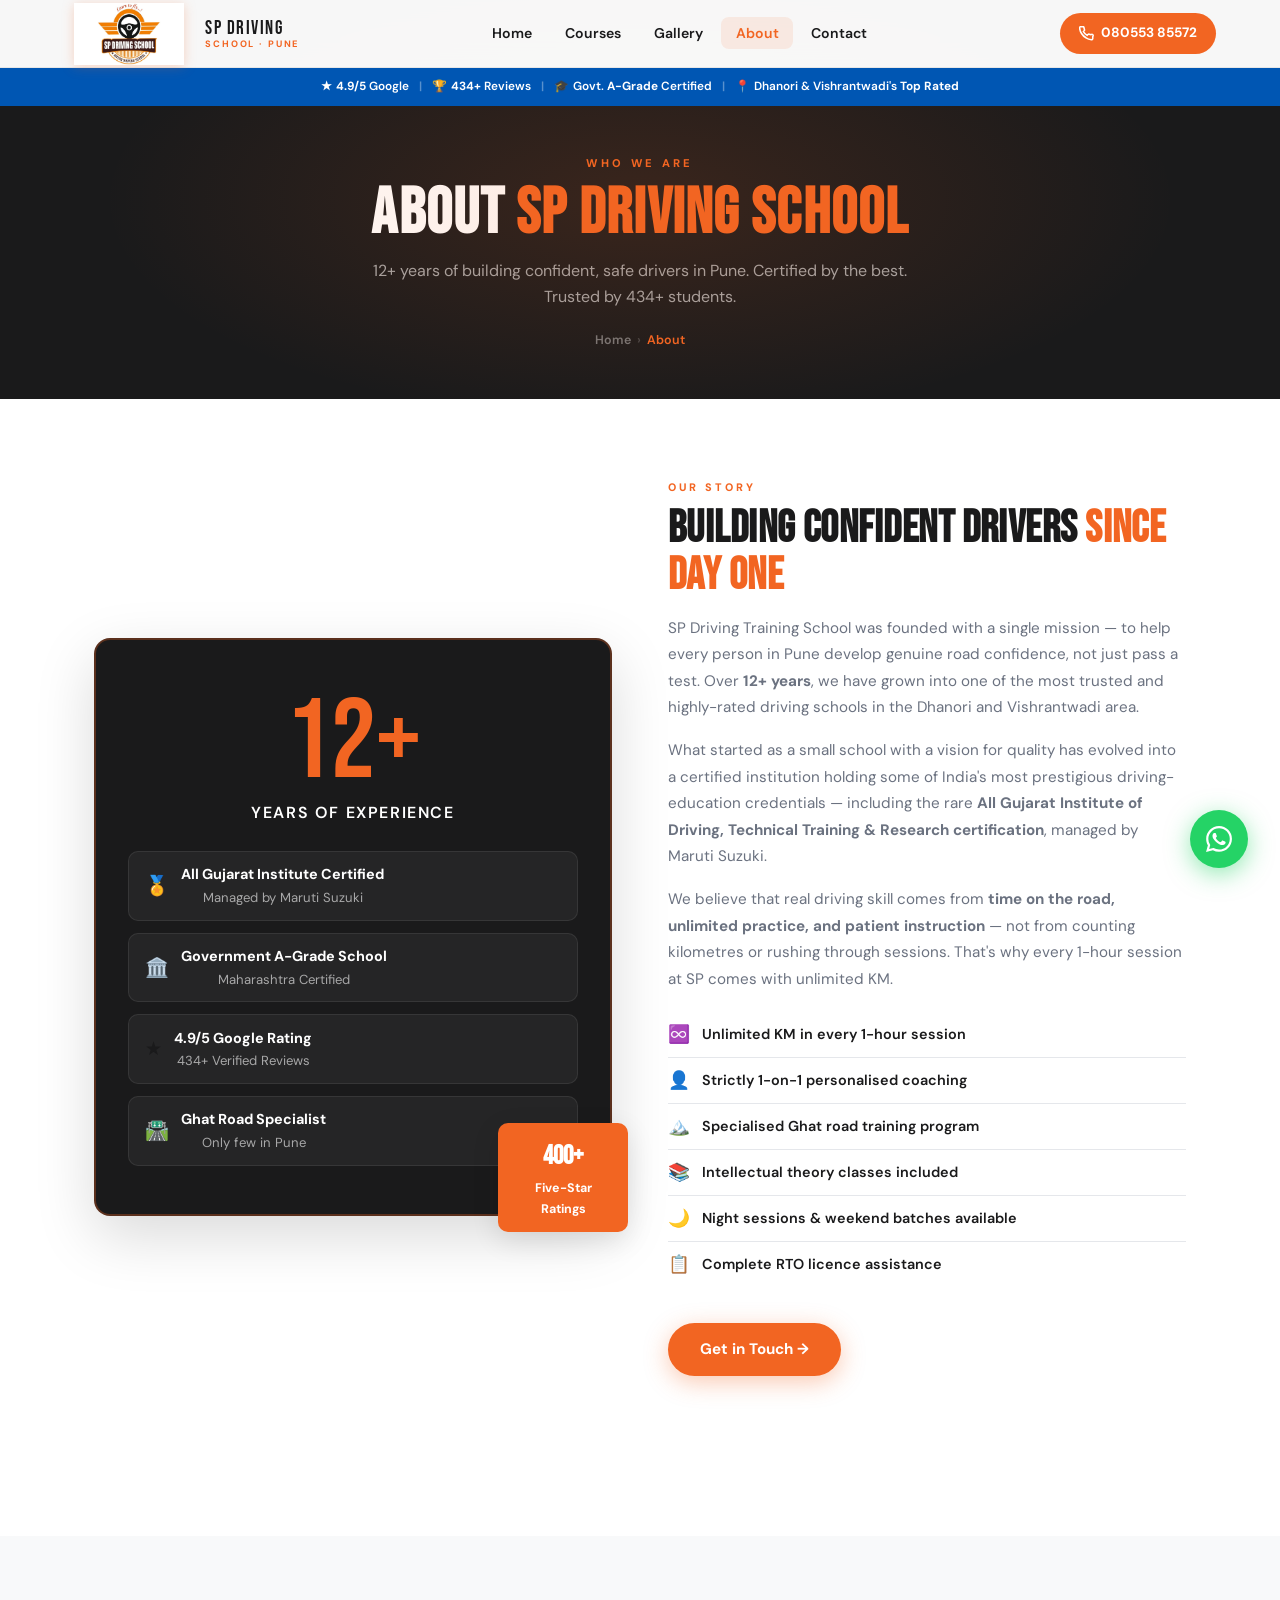
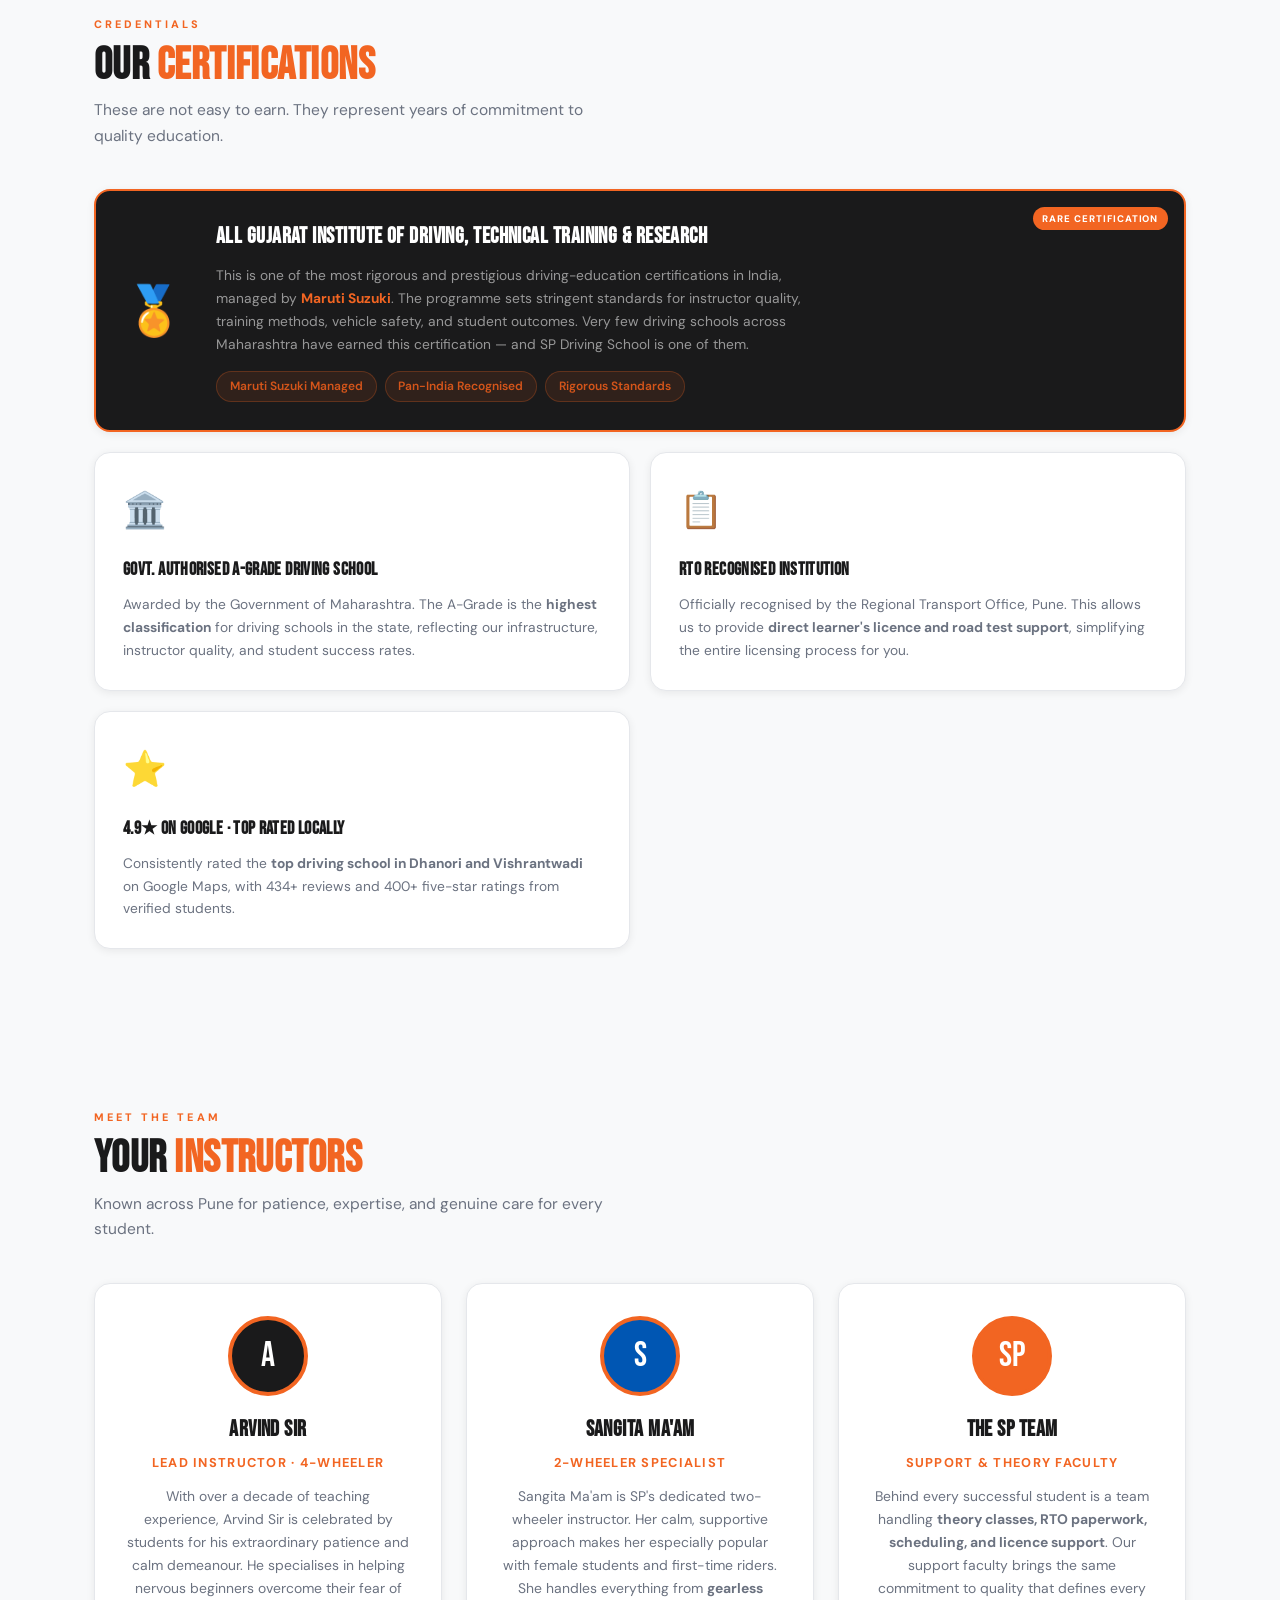
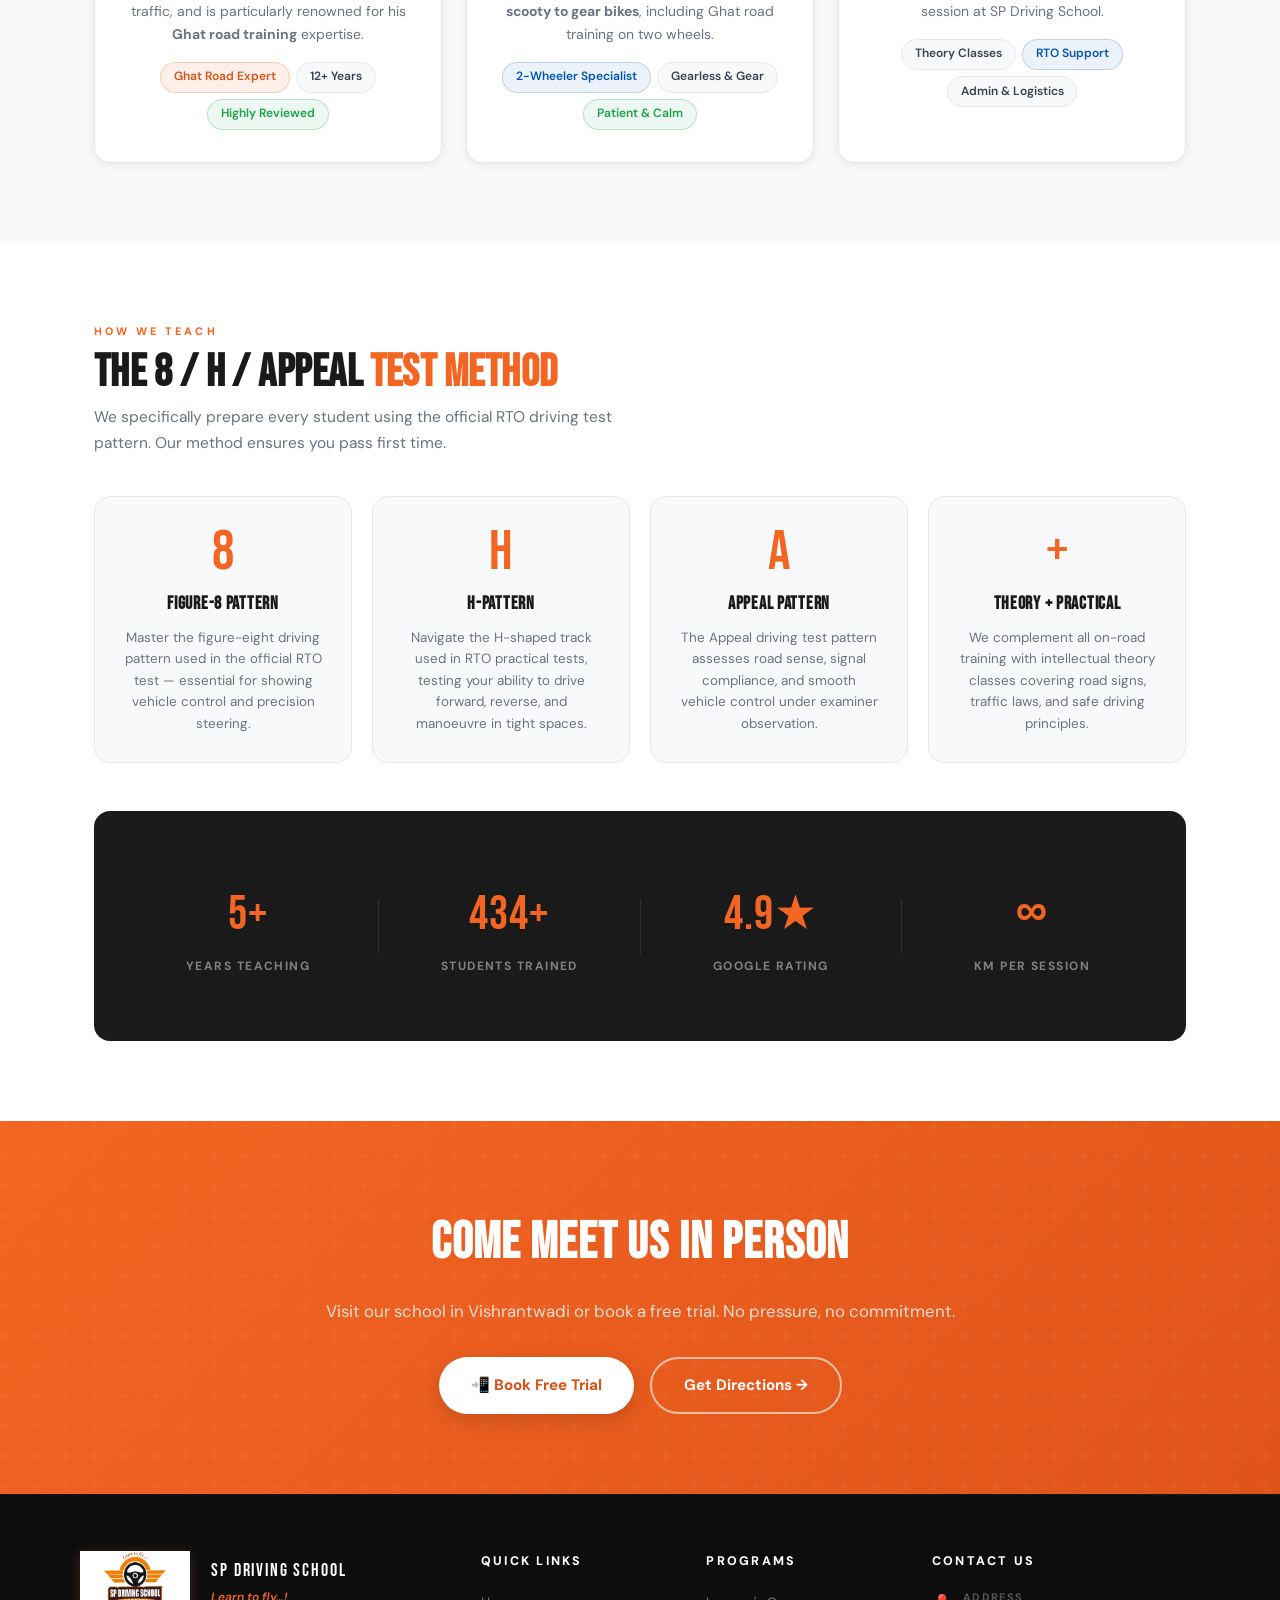
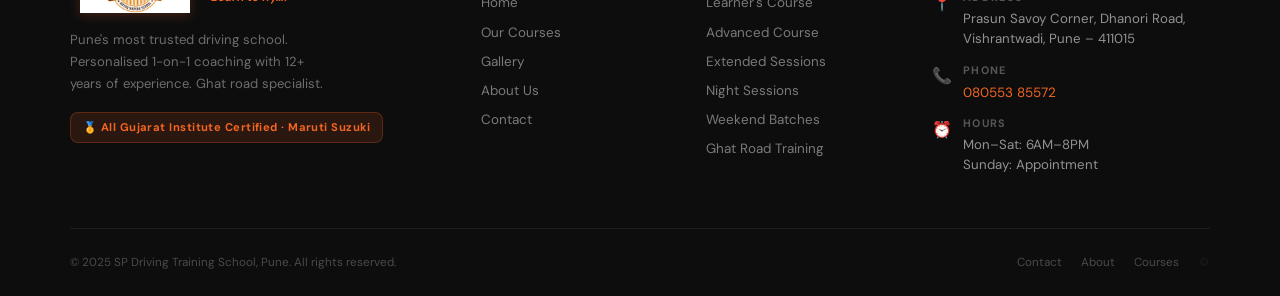
==== commit 733cbf6d: "Add files via upload" ====
--- a/about.html
+++ b/about.html
@@ -15,7 +15,7 @@
   <div class="page-hero">
     <div class="page-hero-label">Who We Are</div>
     <h1>About <span class="orange">SP Driving School</span></h1>
-    <p>12+ years of building confident, safe drivers in Pune. Certified by the best. Trusted by 350+ students.</p>
+    <p>12+ years of building confident, safe drivers in Pune. Certified by the best. Trusted by 434+ students.</p>
     <div class="breadcrumb">
       <a href="index.html">Home</a>
       <span class="sep">›</span>
@@ -43,7 +43,7 @@
               </div>
               <div class="about-badge-item">
                 <span class="abi-icon">★</span>
-                <div class="abi-text"><strong>4.9/5 Google Rating</strong>350+ Verified Reviews</div>
+                <div class="abi-text"><strong>4.9/5 Google Rating</strong>434+ Verified Reviews</div>
               </div>
               <div class="about-badge-item">
                 <span class="abi-icon">🛣️</span>
@@ -52,7 +52,7 @@
             </div>
           </div>
           <div class="about-float-badge">
-            <span>300+</span>
+            <span>400+</span>
             Five-Star Ratings
           </div>
         </div>
@@ -121,7 +121,7 @@
         <div class="cert-card fade-in">
           <div class="cert-icon">⭐</div>
           <h3>4.9★ on Google · Top Rated Locally</h3>
-          <p>Consistently rated the <strong>top driving school in Dhanori and Vishrantwadi</strong> on Google Maps, with 350+ reviews and 300+ five-star ratings from verified students.</p>
+          <p>Consistently rated the <strong>top driving school in Dhanori and Vishrantwadi</strong> on Google Maps, with 434+ reviews and 400+ five-star ratings from verified students.</p>
         </div>
 
       </div>
@@ -214,7 +214,7 @@
           </div>
           <div class="stat-divider"></div>
           <div class="stat-block fade-in">
-            <div class="stat-big">350+</div>
+            <div class="stat-big">434+</div>
             <div class="stat-desc">Students Trained</div>
           </div>
           <div class="stat-divider"></div>
--- a/style.css
+++ b/style.css
@@ -558,8 +558,11 @@
   padding: 5rem 1.5rem; background: var(--off-white);
 }
 .cert-grid {
-  display: grid; grid-template-columns: repeat(auto-fit, minmax(260px, 1fr));
+  display: grid; grid-template-columns: repeat(2, 1fr);
   gap: 1.25rem;
+}
+@media (max-width: 700px) {
+  .cert-grid { grid-template-columns: 1fr; }
 }
 .cert-card {
   background: white; border-radius: var(--radius);
@@ -768,8 +771,8 @@
 }
 .program-header p { font-size: .83rem; color: var(--grey); }
 .program-card.featured-prog .program-header p { color: rgba(255,255,255,.5); }
-.program-body { padding: 1.5rem 1.75rem; flex: 1; }
-.program-features { list-style: none; margin-bottom: 1.25rem; }
+.program-body { padding: 1.5rem 1.75rem; flex: 1; display: flex; flex-direction: column; }
+.program-features { list-style: none; margin-bottom: 1.25rem; flex: 1; }
 .program-features li {
   display: flex; align-items: flex-start; gap: .6rem;
   font-size: .87rem; color: var(--grey); padding: .35rem 0;
@@ -777,15 +780,29 @@
 }
 .program-features li:last-child { border: none; }
 .program-features li .fi { color: var(--orange); font-style: normal; flex-shrink: 0; margin-top: .1rem; }
-.program-chips { display: flex; gap: .4rem; flex-wrap: wrap; margin-top: .75rem; }
+.program-chips-row {
+  display: flex; align-items: center; gap: .6rem; flex-wrap: wrap;
+  margin-top: .75rem;
+}
+.program-chips-row .btn-primary {
+  margin-top: 0 !important; white-space: nowrap; flex-shrink: 0;
+  font-size: .82rem !important; padding: .55rem 1.1rem;
+}
+.program-chips { display: flex; gap: .4rem; flex-wrap: wrap; }
 
 /* Special Sessions */
 .special-sessions { padding: 5rem 1.5rem; background: var(--black); }
 .special-sessions .section-title { color: white; }
 .special-sessions .section-sub { color: rgba(255,255,255,.5); }
 .special-grid {
-  display: grid; grid-template-columns: repeat(auto-fit, minmax(280px, 1fr));
+  display: grid; grid-template-columns: repeat(4, 1fr);
   gap: 1.25rem;
+}
+@media (max-width: 1024px) {
+  .special-grid { grid-template-columns: repeat(2, 1fr); }
+}
+@media (max-width: 600px) {
+  .special-grid { grid-template-columns: 1fr; }
 }
 .special-card {
   background: rgba(255,255,255,.05); border-radius: var(--radius);
